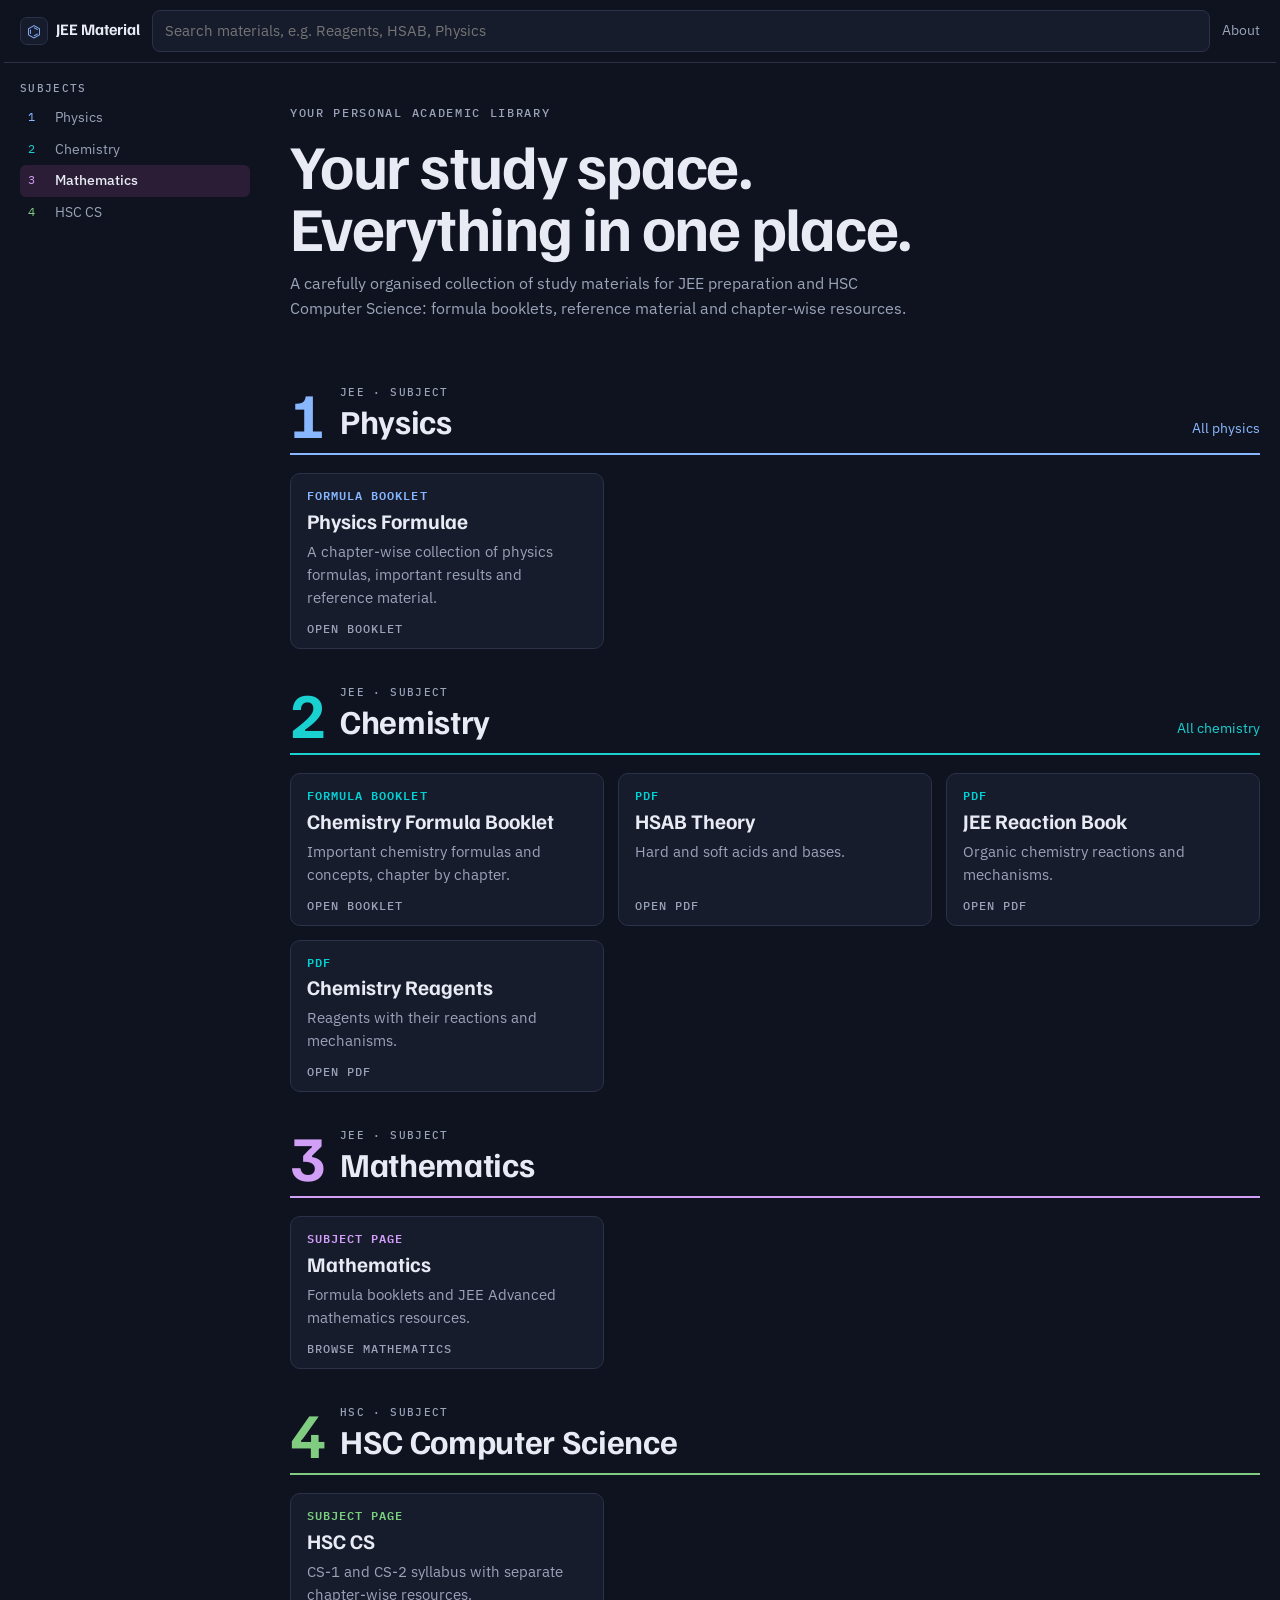
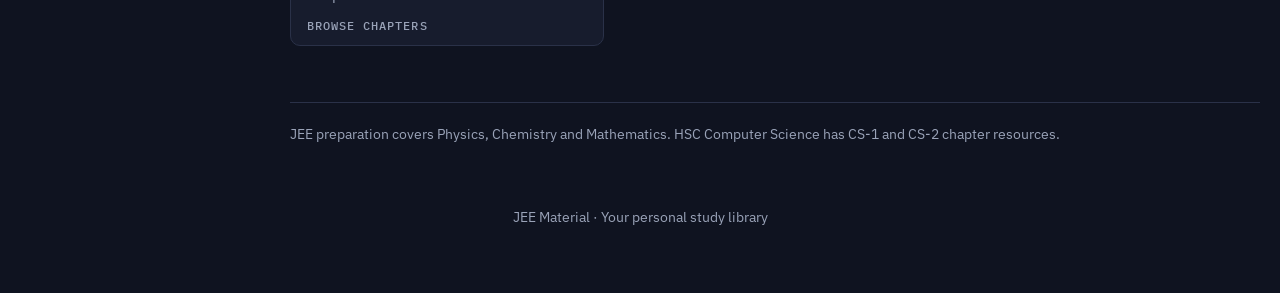
==== index.html @ 6cbcf5ca "Rename index (3).html to index.html" ====
<!doctype html>
<html lang="en" data-theme="dark"><head><meta charset="utf-8"><meta name="viewport" content="width=device-width,initial-scale=1"><meta name="theme-color" content="#0f1320"><title>JEE Material | Study Library</title><link rel="preconnect" href="https://fonts.googleapis.com"><link rel="preconnect" href="https://fonts.gstatic.com" crossorigin><link href="https://fonts.googleapis.com/css2?family=Familjen+Grotesk:wght@500;600;700&family=IBM+Plex+Sans:wght@400;500;600&family=IBM+Plex+Mono:wght@400;500&display=swap" rel="stylesheet"><link rel="stylesheet" href="site.css"></head>
<body><div class="shell" id="top">
<div class="bar"><b><span class="logo">⌬</span>JEE Material</b><input id="q" type="search" placeholder="Search materials, e.g. Reagents, HSAB, Physics" aria-label="Search materials" autocomplete="off"><a class="link" href="#about">About</a></div>
<nav class="nav" aria-label="Subjects"><h6>Subjects</h6><a data-s="physics" data-t="physics" href="#physics"><span>1</span>Physics</a><a data-s="chemistry" data-t="chemistry" href="#chemistry"><span>2</span>Chemistry</a><a data-s="maths" data-t="maths" href="#maths"><span>3</span>Mathematics</a><a data-s="cs" data-t="cs" href="#cs"><span>4</span>HSC CS</a></nav>
<main id="main" style="min-width:0">
<header class="cover"><div class="eyebrow">Your personal academic library</div><h1>Your study space. Everything in one place.</h1><p>A carefully organised collection of study materials for JEE preparation and HSC Computer Science: formula booklets, reference material and chapter-wise resources.</p></header>
<section class="ch" id="physics" data-s="physics"><div class="chh"><span class="chn">1</span><div><small>JEE · Subject</small><h2>Physics</h2></div><a class="more" href="physics.html">All physics</a></div><div class="g"><a class="c res" href="Physics%20Formula%20Booklet.html"><h3>Formula booklet</h3><span class="t">Physics Formulae</span><p>A chapter-wise collection of physics formulas, important results and reference material.</p><span class="go">Open booklet</span></a></div></section>
<section class="ch" id="chemistry" data-s="chemistry"><div class="chh"><span class="chn">2</span><div><small>JEE · Subject</small><h2>Chemistry</h2></div><a class="more" href="chemistry.html">All chemistry</a></div><div class="g"><a class="c res" href="Chemistry_Formula_Booklet.html"><h3>Formula booklet</h3><span class="t">Chemistry Formula Booklet</span><p>Important chemistry formulas and concepts, chapter by chapter.</p><span class="go">Open booklet</span></a><a class="c res" href="HSAB_Hard_Soft_Acids_Bases.pdf" target="_blank" rel="noopener"><h3>PDF</h3><span class="t">HSAB Theory</span><p>Hard and soft acids and bases.</p><span class="go">Open PDF</span></a><a class="c res" href="JEE_Reaction_Book_Dark_Edition.pdf" target="_blank" rel="noopener"><h3>PDF</h3><span class="t">JEE Reaction Book</span><p>Organic chemistry reactions and mechanisms.</p><span class="go">Open PDF</span></a><a class="c res" href="Chemistry_Reagents.pdf" target="_blank" rel="noopener"><h3>PDF</h3><span class="t">Chemistry Reagents</span><p>Reagents with their reactions and mechanisms.</p><span class="go">Open PDF</span></a></div></section>
<section class="ch" id="maths" data-s="maths"><div class="chh"><span class="chn">3</span><div><small>JEE · Subject</small><h2>Mathematics</h2></div></div><div class="g"><a class="c res" href="mathematics.html"><h3>Subject page</h3><span class="t">Mathematics</span><p>Formula booklets and JEE Advanced mathematics resources.</p><span class="go">Browse mathematics</span></a></div></section>
<section class="ch" id="cs" data-s="cs"><div class="chh"><span class="chn">4</span><div><small>HSC · Subject</small><h2>HSC Computer Science</h2></div></div><div class="g"><a class="c res" href="hsc-cs.html"><h3>Subject page</h3><span class="t">HSC CS</span><p>CS-1 and CS-2 syllabus with separate chapter-wise resources.</p><span class="go">Browse chapters</span></a></div></section>
<p class="about" id="about">JEE preparation covers Physics, Chemistry and Mathematics. HSC Computer Science has CS-1 and CS-2 chapter resources.</p>
<div id="empty" class="empty" hidden>No material matches that search.</div>
</main>
<footer>JEE Material · Your personal study library</footer>
</div><script src="site.js"></script></body></html>
---- site.css ----
/* Shared by index, subject pages. Same tokens and components as the formula booklets. */
:root{--bg:#0f1320;--surface:#171c2d;--fg:#e8ebf4;--muted:#9aa3b8;--line:#2a3148;--soft:#1e2438;--l:.78;--bl:.26;--cl:.86;--h:262;color-scheme:dark;
--f-display:'Familjen Grotesk','IBM Plex Sans',system-ui,sans-serif;--f-body:'IBM Plex Sans',system-ui,sans-serif;--f-mono:'IBM Plex Mono',ui-monospace,Menlo,monospace}
[data-s=physics]{--h:262}[data-s=chemistry]{--h:195}[data-s=maths]{--h:310}[data-s=cs]{--h:145}
*{box-sizing:border-box}
html{scroll-behavior:smooth;scroll-padding-top:4.5rem}
body{background:var(--bg);color:var(--fg);font:16px/1.55 var(--f-body);margin:0;padding-inline:16px}
a{color:inherit;text-decoration:none}
[hidden]{display:none!important}
.shell{max-width:1240px;margin-inline:auto;display:grid;grid-template-columns:1fr;gap:0 40px}
@media(min-width:1000px){.shell{grid-template-columns:230px minmax(0,1fr)}}
.bar{position:sticky;top:0;z-index:20;background:var(--bg);display:flex;gap:12px;align-items:center;padding:10px 16px;margin-inline:-16px;border-bottom:1px solid var(--line);grid-column:1/-1}
.bar b{font:700 1rem var(--f-display);white-space:nowrap}
.bar input{flex:1;min-width:0;font:inherit;font-size:.95rem;padding:8px 12px;border-radius:8px;border:1px solid var(--line);background:var(--surface);color:var(--fg)}
.bar .link{font-size:.85rem;color:var(--muted);white-space:nowrap}.bar .link:hover{color:var(--fg)}
:focus-visible{outline:2px solid oklch(var(--l) .15 var(--h));outline-offset:2px}
.logo{display:inline-grid;place-items:center;width:28px;height:28px;margin-right:8px;border:1px solid var(--line);border-radius:7px;background:var(--surface);color:oklch(var(--l) .13 262);vertical-align:middle}
.back{display:inline-flex;padding:7px 11px;border:1px solid var(--line);border-radius:7px;background:var(--surface);color:var(--muted);font:500 13px var(--f-body);white-space:nowrap}
.back:hover{color:var(--fg);background:var(--soft)}
.nav{display:none}
@media(min-width:1000px){.nav{display:block;position:sticky;top:3.6rem;align-self:start;padding-block:20px 40px;font-size:.88rem}}
.nav h6{font:500 .7rem/1 var(--f-mono);letter-spacing:.12em;text-transform:uppercase;margin:0 0 8px;color:var(--muted)}
.nav a{display:flex;gap:8px;padding:5px 8px;border-radius:6px;color:var(--muted)}
.nav a span{font:400 .75rem/1.7 var(--f-mono);min-width:1.6em;color:oklch(var(--l) .13 var(--h))}
.nav a:hover{background:var(--soft);color:var(--fg)}
.nav a.on{background:oklch(var(--bl) .05 var(--h));color:var(--fg);font-weight:500}
.cover{padding-block:44px 28px;max-width:60rem}
.eyebrow{font:500 .75rem/1 var(--f-mono);letter-spacing:.14em;text-transform:uppercase;color:var(--muted)}
.cover h1{font:700 clamp(2.2rem,6vw,3.9rem)/1 var(--f-display);letter-spacing:-.02em;margin:14px 0;text-wrap:balance}
.cover p{color:var(--muted);max-width:40rem;margin:0}
.ch{padding-top:36px}
.chh{display:flex;align-items:flex-end;gap:16px;padding-bottom:14px;margin-bottom:18px;border-bottom:2px solid oklch(var(--l) .13 var(--h))}
.chn{font:700 clamp(2.6rem,7vw,4rem)/.85 var(--f-display);color:oklch(var(--l) .13 var(--h));letter-spacing:-.03em}
.chh h2{margin:0;font:700 clamp(1.5rem,3.6vw,2.1rem)/1.05 var(--f-display);letter-spacing:-.01em}
.chh small{display:block;font:500 .7rem/1 var(--f-mono);letter-spacing:.12em;text-transform:uppercase;color:var(--muted);margin-bottom:6px}
.chh .more{margin-left:auto;font-size:.85rem;color:oklch(var(--l) .13 var(--h));white-space:nowrap}
.g{display:grid;grid-template-columns:repeat(auto-fill,minmax(min(100%,19rem),1fr));gap:14px}
.c{display:flex;flex-direction:column;gap:6px;background:var(--surface);border:1px solid var(--line);border-radius:10px;padding:14px 16px 12px;min-width:0}
.c h3{font:600 .72rem/1.25 var(--f-mono);letter-spacing:.09em;text-transform:uppercase;margin:0;color:oklch(var(--l) .14 var(--h))}
.c .t{font:700 1.3rem/1.2 var(--f-display)}
.c p{margin:0;flex:1;color:var(--muted);font-size:.93rem}
.c .go{margin-top:6px;font:500 .72rem var(--f-mono);letter-spacing:.09em;text-transform:uppercase;color:var(--muted)}
.res:hover{background:oklch(var(--bl) .035 var(--h));border-color:oklch(var(--l) .06 var(--h)/.5)}
.res:hover .go{color:oklch(var(--l) .15 var(--h))}
.empty{padding:40px 0;color:var(--muted)}
.about{margin-top:56px;padding-top:20px;border-top:1px solid var(--line);color:var(--muted);font-size:.9rem}
footer{grid-column:1/-1;padding-block:48px 64px;color:var(--muted);font-size:.85rem;text-align:center}
@media(prefers-reduced-motion:reduce){html{scroll-behavior:auto}}
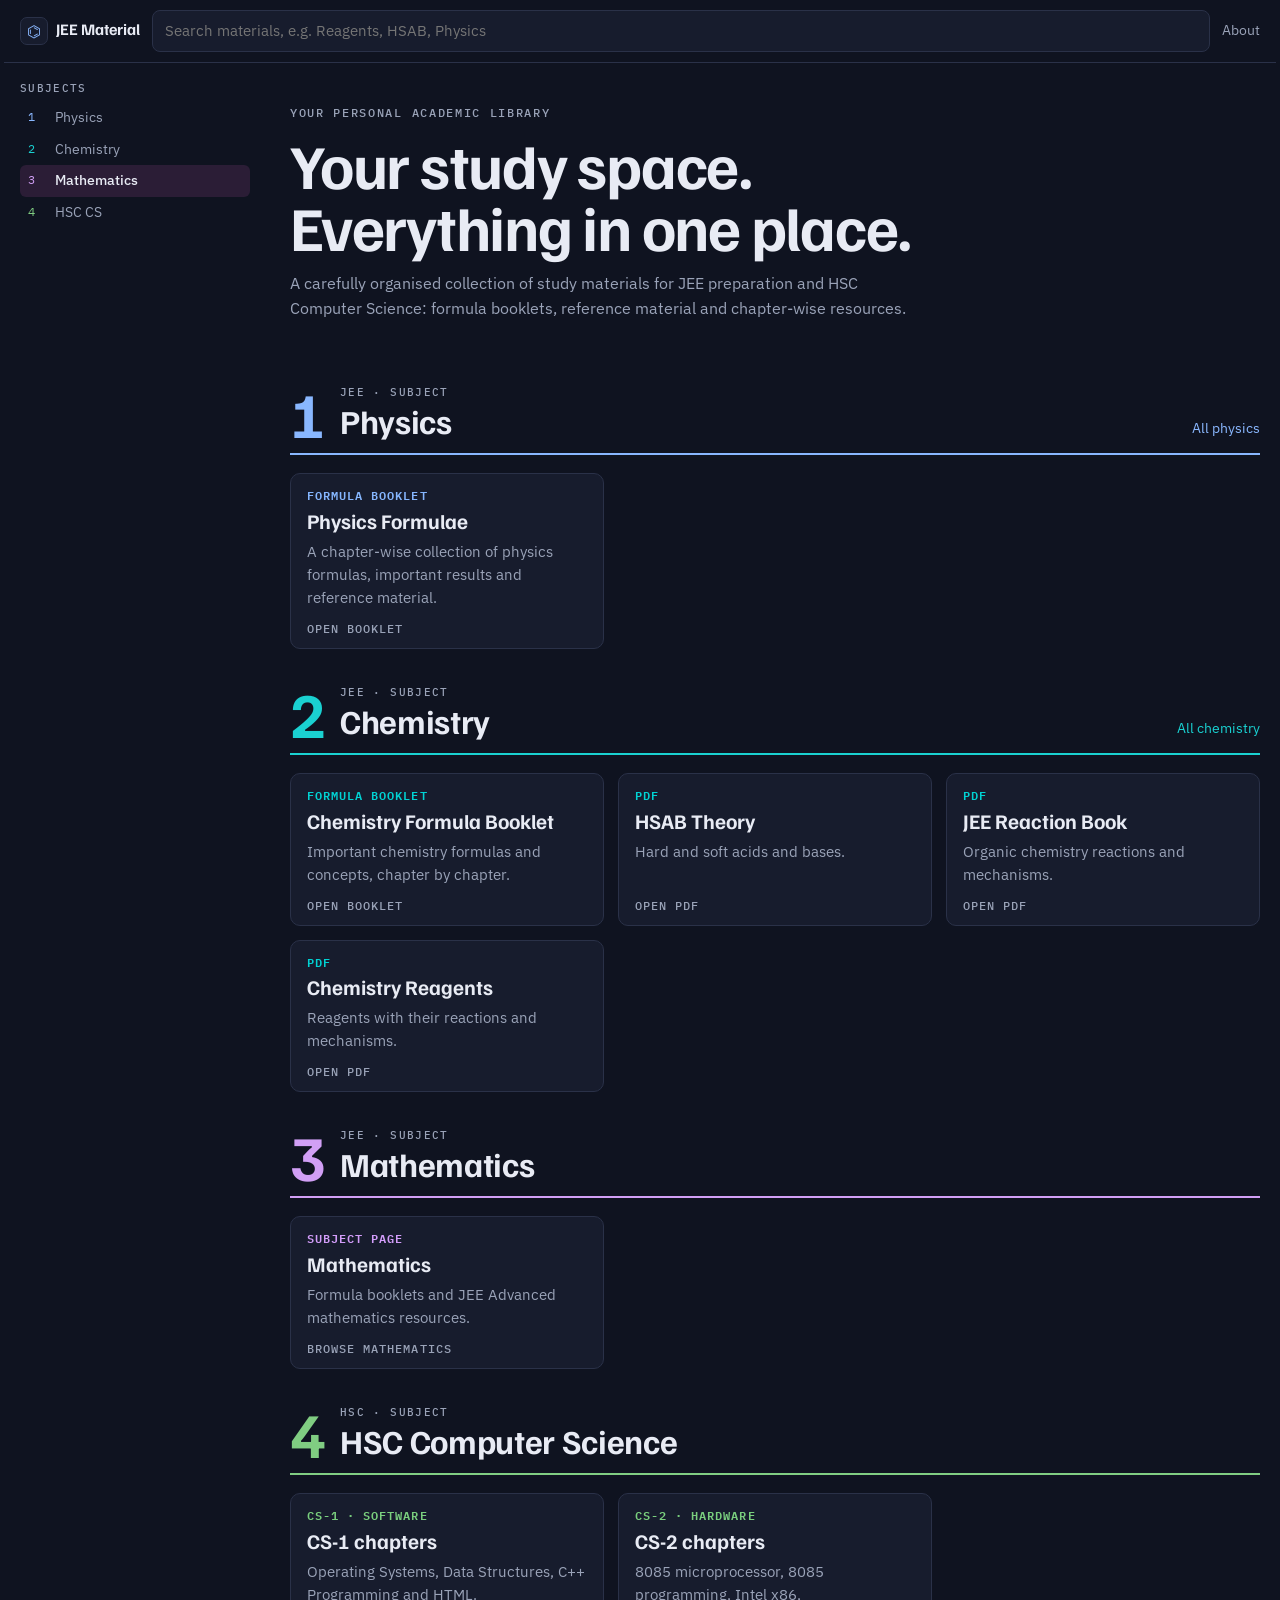
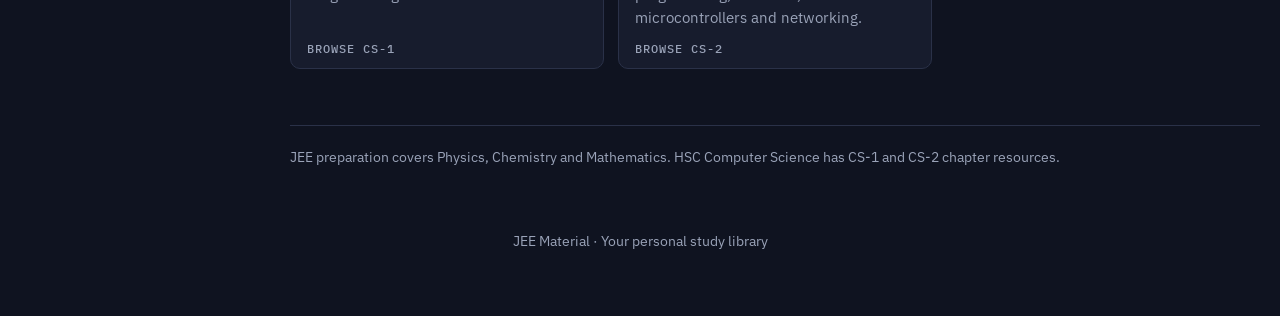
==== commit 623808aa: "Add files via upload" ====
--- a/index.html
+++ b/index.html
@@ -8,7 +8,7 @@
 <section class="ch" id="physics" data-s="physics"><div class="chh"><span class="chn">1</span><div><small>JEE · Subject</small><h2>Physics</h2></div><a class="more" href="physics.html">All physics</a></div><div class="g"><a class="c res" href="Physics%20Formula%20Booklet.html"><h3>Formula booklet</h3><span class="t">Physics Formulae</span><p>A chapter-wise collection of physics formulas, important results and reference material.</p><span class="go">Open booklet</span></a></div></section>
 <section class="ch" id="chemistry" data-s="chemistry"><div class="chh"><span class="chn">2</span><div><small>JEE · Subject</small><h2>Chemistry</h2></div><a class="more" href="chemistry.html">All chemistry</a></div><div class="g"><a class="c res" href="Chemistry_Formula_Booklet.html"><h3>Formula booklet</h3><span class="t">Chemistry Formula Booklet</span><p>Important chemistry formulas and concepts, chapter by chapter.</p><span class="go">Open booklet</span></a><a class="c res" href="HSAB_Hard_Soft_Acids_Bases.pdf" target="_blank" rel="noopener"><h3>PDF</h3><span class="t">HSAB Theory</span><p>Hard and soft acids and bases.</p><span class="go">Open PDF</span></a><a class="c res" href="JEE_Reaction_Book_Dark_Edition.pdf" target="_blank" rel="noopener"><h3>PDF</h3><span class="t">JEE Reaction Book</span><p>Organic chemistry reactions and mechanisms.</p><span class="go">Open PDF</span></a><a class="c res" href="Chemistry_Reagents.pdf" target="_blank" rel="noopener"><h3>PDF</h3><span class="t">Chemistry Reagents</span><p>Reagents with their reactions and mechanisms.</p><span class="go">Open PDF</span></a></div></section>
 <section class="ch" id="maths" data-s="maths"><div class="chh"><span class="chn">3</span><div><small>JEE · Subject</small><h2>Mathematics</h2></div></div><div class="g"><a class="c res" href="mathematics.html"><h3>Subject page</h3><span class="t">Mathematics</span><p>Formula booklets and JEE Advanced mathematics resources.</p><span class="go">Browse mathematics</span></a></div></section>
-<section class="ch" id="cs" data-s="cs"><div class="chh"><span class="chn">4</span><div><small>HSC · Subject</small><h2>HSC Computer Science</h2></div></div><div class="g"><a class="c res" href="hsc-cs.html"><h3>Subject page</h3><span class="t">HSC CS</span><p>CS-1 and CS-2 syllabus with separate chapter-wise resources.</p><span class="go">Browse chapters</span></a></div></section>
+<section class="ch" id="cs" data-s="cs"><div class="chh"><span class="chn">4</span><div><small>HSC · Subject</small><h2>HSC Computer Science</h2></div></div><div class="g"><a class="c res" href="hsc-cs.html#cs1"><h3>CS-1 · Software</h3><span class="t">CS-1 chapters</span><p>Operating Systems, Data Structures, C++ Programming and HTML.</p><span class="go">Browse CS-1</span></a><a class="c res" href="hsc-cs.html#cs2"><h3>CS-2 · Hardware</h3><span class="t">CS-2 chapters</span><p>8085 microprocessor, 8085 programming, Intel x86, microcontrollers and networking.</p><span class="go">Browse CS-2</span></a></div></section>
 <p class="about" id="about">JEE preparation covers Physics, Chemistry and Mathematics. HSC Computer Science has CS-1 and CS-2 chapter resources.</p>
 <div id="empty" class="empty" hidden>No material matches that search.</div>
 </main>
